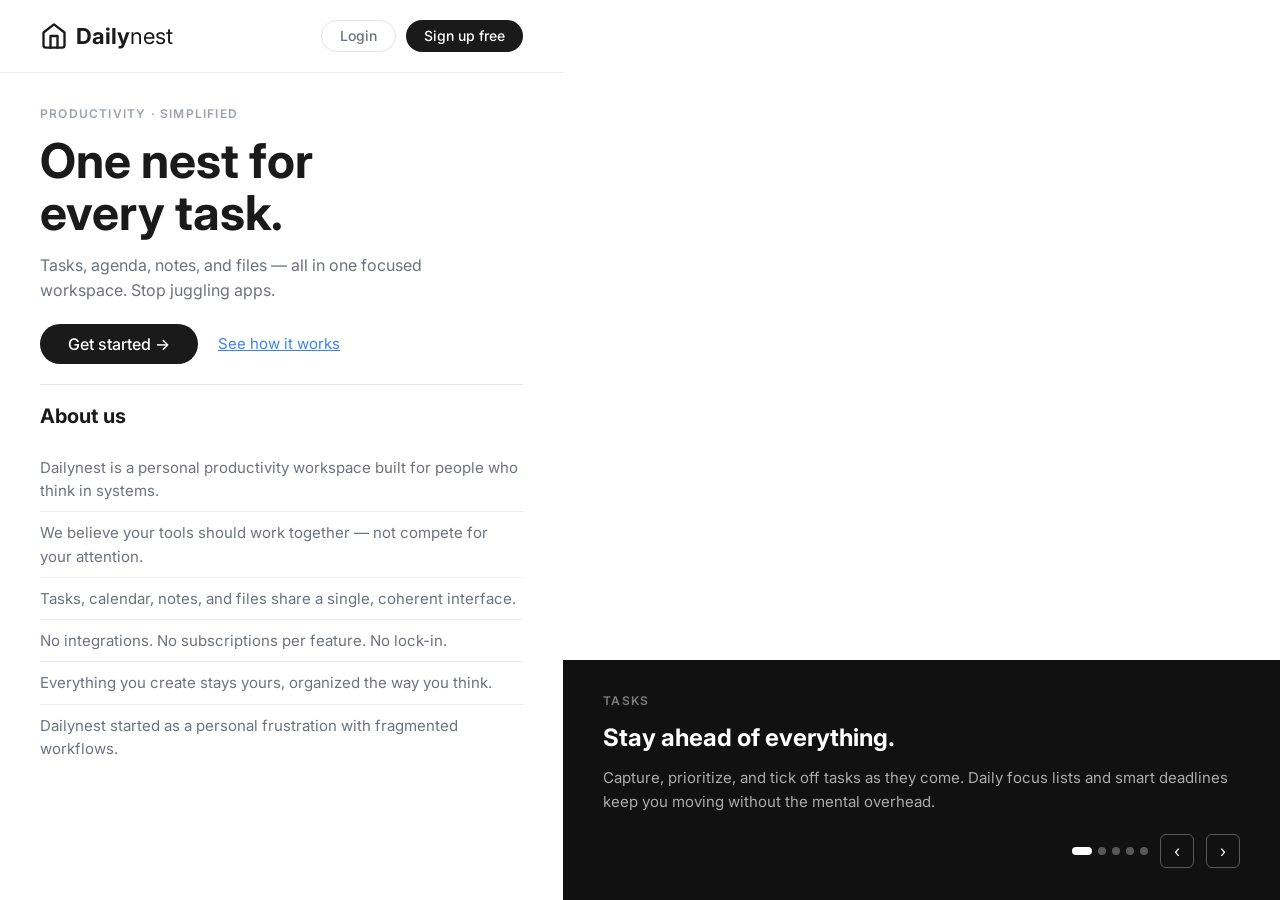
==== frontend/index.html @ bb24852f "refactor(frontend): split monolithic style.css + app.js into modular css/ and js/ structure" ====
<!DOCTYPE html>
<html lang="en">
<head>
  <meta charset="UTF-8" />
  <meta name="viewport" content="width=device-width, initial-scale=1.0" />
  <title>DailyNest — One nest for every task</title>
  <link rel="stylesheet" href="css/variables.css" />
  <link rel="stylesheet" href="css/reset.css" />
  <link rel="stylesheet" href="css/layout.css" />
  <link rel="stylesheet" href="css/components.css" />
</head>
<body>

<div class="landing-page">

  <!-- ========== LEFT PANEL ========== -->
  <div class="landing-left">

    <!-- Topbar -->
    <header class="landing-topbar">
      <div class="logo-wrap">
        <svg viewBox="0 0 24 24" fill="none" stroke="currentColor" stroke-width="2" stroke-linecap="round" stroke-linejoin="round">
          <path d="M3 9l9-7 9 7v11a2 2 0 0 1-2 2H5a2 2 0 0 1-2-2z"/>
          <polyline points="9 22 9 12 15 12 15 22"/>
        </svg>
        <span class="logo-text"><span class="bold">Daily</span><span class="light">nest</span></span>
      </div>
      <div class="landing-topbar-actions">
        <a href="login.html" class="btn btn-ghost" style="border-radius:9999px; padding:7px 18px; font-size:0.875rem;">Login</a>
        <a href="register.html" class="btn btn-primary btn-pill" style="font-size:0.875rem;">Sign up free</a>
      </div>
    </header>

    <!-- Hero content -->
    <div class="landing-content">

      <p class="landing-eyebrow">Productivity &middot; Simplified</p>

      <h1 class="landing-h1">One nest for<br/>every task.</h1>

      <p class="landing-desc">
        Tasks, agenda, notes, and files — all in one focused workspace.
        Stop juggling apps.
      </p>

      <div class="landing-actions">
        <a href="register.html" class="btn btn-primary btn-pill" style="font-size:1rem; padding:12px 28px;">
          Get started &rarr;
        </a>
        <a href="#about" class="landing-link">See how it works</a>
      </div>

      <hr class="landing-divider" />

      <!-- About section -->
      <section id="about" class="about-section">
        <h2>About us</h2>
        <p>Dailynest is a personal productivity workspace built for people who think in systems.</p>
        <p>We believe your tools should work together — not compete for your attention.</p>
        <p>Tasks, calendar, notes, and files share a single, coherent interface.</p>
        <p>No integrations. No subscriptions per feature. No lock-in.</p>
        <p>Everything you create stays yours, organized the way you think.</p>
        <p>Dailynest started as a personal frustration with fragmented workflows.</p>
      </section>

    </div>
    <!-- /landing-content -->

  </div>
  <!-- /LEFT PANEL -->

  <!-- ========== RIGHT PANEL ========== -->
  <div class="landing-right">

    <!-- Photo area with stats card -->  
    <div class="landing-photo">
      <div class="stats-card">
        <div class="stats-item">
          <div class="stats-number">12k+</div>
          <div class="stats-label">Active users</div>
        </div>
        <div class="stats-sep"></div>
        <div class="stats-item">
          <div class="stats-number">98%</div>
          <div class="stats-label">Uptime</div>
        </div>
        <div class="stats-sep"></div>
        <div class="stats-item">
          <div class="stats-number">4.9&#9733;</div>
          <div class="stats-label">Avg. rating</div>
        </div>
      </div>
    </div>

    <!-- Dark bottom panel -->
    <div class="landing-panel">
      <div class="landing-panel-label">Tasks</div>
      <h3>Stay ahead of everything.</h3>
      <p>
        Capture, prioritize, and tick off tasks as they come. Daily focus
        lists and smart deadlines keep you moving without the mental overhead.
      </p>
      <div class="slider-controls">
        <div class="slider-dots">
          <div class="slider-dot active"></div>
          <div class="slider-dot"></div>
          <div class="slider-dot"></div>
          <div class="slider-dot"></div>
          <div class="slider-dot"></div>
        </div>
        <button class="slider-btn" aria-label="Previous slide">&#8249;</button>
        <button class="slider-btn" aria-label="Next slide">&#8250;</button>
      </div>
    </div>

  </div>
  <!-- /RIGHT PANEL -->

</div>

</body>
</html>
---- frontend/css/variables.css ----
/* ============================================================
   DailyNest — Design System
   style.css
   ============================================================ */

@import url('https://fonts.googleapis.com/css2?family=Inter:wght@300;400;500;600;700&display=swap');

/* ============================================================
   CSS Variables
   ============================================================ */
:root {
  /* Brand */
  --color-brand:        #1a1a1a;
  --color-brand-text:   #ffffff;

  /* Backgrounds */
  --color-bg:           #f5f5f5;
  --color-surface:      #ffffff;
  --color-surface-alt:  #f8f8f8;

  /* Borders */
  --color-border:       #e5e5e5;
  --color-border-light: #eeeeee;

  /* Text */
  --color-text:           #1a1a1a;
  --color-text-secondary: #6b7280;
  --color-text-muted:     #9ca3af;

  /* Nav / Sidebar */
  --color-nav-active-bg:   #1a1a1a;
  --color-nav-active-text: #ffffff;
  --color-nav-idle-text:   #374151;

  /* Accent — topbar login/register */
  --color-topbar-accent: #3b82f6;

  /* Status colors */
  --status-not-started-bg:   #f3f4f6;
  --status-not-started-text: #6b7280;
  --status-not-started-dot:  #9ca3af;

  --status-in-progress-bg:   #fff7ed;
  --status-in-progress-text: #ea580c;
  --status-in-progress-dot:  #f97316;

  --status-completed-bg:   #f0fdf4;
  --status-completed-text: #16a34a;
  --status-completed-dot:  #22c55e;

  /* Stat card icon colours */
  --icon-all-tasks:   #3b82f6;
  --icon-not-started: #6b7280;
  --icon-in-progress: #f97316;
  --icon-completed:   #22c55e;

  /* Agenda event colours */
  --event-blue:   #dbeafe;
  --event-yellow: #fef9c3;
  --event-green:  #dcfce7;
  --event-purple: #ede9fe;

  /* Layout */
  --sidebar-width:  284px;
  --topbar-height:  72px;

  /* Typography */
  --font-sans: 'Inter', -apple-system, BlinkMacSystemFont, sans-serif;

  /* Border radius */
  --radius-sm:   6px;
  --radius:      10px;
  --radius-md:   12px;
  --radius-lg:   16px;
  --radius-full: 9999px;

  /* Shadows */
  --shadow-card:  0 1px 3px rgba(0,0,0,0.08), 0 1px 2px rgba(0,0,0,0.04);
  --shadow-modal: 0 20px 60px rgba(0,0,0,0.15);
}
---- frontend/css/layout.css ----
/* ============================================================
   App Layout
   ============================================================ */
.app-layout {
  display: flex;
  min-height: 100vh;
  background: var(--color-bg);
}

/* ============================================================
   Sidebar
   ============================================================ */
.sidebar {
  width: var(--sidebar-width);
  min-height: 100vh;
  background: var(--color-surface);
  border-right: 1px solid var(--color-border);
  display: flex;
  flex-direction: column;
  position: fixed;
  left: 0;
  top: 0;
  bottom: 0;
  z-index: 100;
  overflow-y: auto;
}

.sidebar-logo {
  padding: 24px 20px 20px;
  display: flex;
  align-items: center;
  gap: 10px;
  border-bottom: 1px solid var(--color-border-light);
  margin-bottom: 4px;
  flex-shrink: 0;
}

.sidebar-logo .logo-icon {
  width: 30px;
  height: 30px;
  color: var(--color-brand);
  flex-shrink: 0;
}

.logo-text { font-size: 1.375rem; line-height: 1; }
.logo-text .bold  { font-weight: 700; color: var(--color-text); }
.logo-text .light { font-weight: 400; color: var(--color-text); }

.sidebar-section { padding: 14px 16px 6px; }

.sidebar-label {
  font-size: 0.75rem;
  font-weight: 600;
  letter-spacing: 0.06em;
  color: var(--color-text-muted);
  text-transform: uppercase;
  padding: 0 4px;
  margin-bottom: 8px;
}

/* Workspace toggle */
.workspace-toggle { display: flex; gap: 6px; margin-bottom: 4px; }

.workspace-toggle .pill {
  padding: 6px 14px;
  border-radius: var(--radius-full);
  font-size: 0.875rem;
  font-weight: 500;
  background: var(--color-surface-alt);
  color: var(--color-text-secondary);
  border: 1px solid var(--color-border);
  transition: background 0.15s, color 0.15s, border-color 0.15s;
  cursor: pointer;
}

.workspace-toggle .pill.active {
  background: var(--color-brand);
  color: var(--color-brand-text);
  border-color: var(--color-brand);
}

/* Nav links */
.sidebar-nav {
  display: flex;
  flex-direction: column;
  gap: 2px;
}

.nav-link {
  display: flex;
  align-items: center;
  gap: 10px;
  padding: 9px 12px;
  border-radius: var(--radius);
  font-size: 0.9375rem;
  font-weight: 500;
  color: var(--color-nav-idle-text);
  text-decoration: none;
  transition: background 0.15s, color 0.15s;
}

.nav-link svg { width: 18px; height: 18px; flex-shrink: 0; }

.nav-link:hover { background: var(--color-surface-alt); color: var(--color-text); }

.nav-link.active {
  background: var(--color-nav-active-bg);
  color: var(--color-nav-active-text);
}

/* Sidebar footer */
.sidebar-footer {
  margin-top: auto;
  padding: 16px;
  border-top: 1px solid var(--color-border-light);
  display: flex;
  align-items: center;
  gap: 12px;
  flex-shrink: 0;
}

.avatar-circle {
  width: 38px;
  height: 38px;
  border-radius: var(--radius-full);
  background: var(--color-brand);
  color: var(--color-brand-text);
  font-size: 0.8125rem;
  font-weight: 700;
  display: flex;
  align-items: center;
  justify-content: center;
  flex-shrink: 0;
  letter-spacing: 0.05em;
}

.sidebar-user-name  { font-size: 0.875rem; font-weight: 600; color: var(--color-text); line-height: 1.25; }
.sidebar-user-email { font-size: 0.75rem; color: var(--color-text-muted); line-height: 1.25; }

/* ============================================================
   Main Content
   ============================================================ */
.main-content {
  margin-left: var(--sidebar-width);
  flex: 1;
  padding: 32px 36px;
  min-height: 100vh;
}

/* ============================================================
   Page Header
   ============================================================ */
.page-header {
  display: flex;
  align-items: flex-start;
  justify-content: space-between;
  margin-bottom: 28px;
}

.page-header h1 {
  font-size: 2rem;
  font-weight: 700;
  color: var(--color-text);
  line-height: 1.1;
}

.page-header .subtitle {
  font-size: 0.875rem;
  color: var(--color-text-secondary);
  margin-top: 4px;
}


/* ============================================================
   Landing Page
   ============================================================ */
.landing-page {
  display: flex;
  height: 100vh;
  max-height: 100vh;
  overflow: hidden;
  background: var(--color-surface);
}

.landing-left {
  width: 44%;
  display: flex;
  flex-direction: column;
  height: 100vh;
  overflow: hidden;
}

.landing-topbar {
  padding: 20px 40px;
  display: flex;
  align-items: center;
  justify-content: space-between;
  border-bottom: 1px solid var(--color-border-light);
  flex-shrink: 0;
}

.landing-topbar .logo-wrap {
  display: flex;
  align-items: center;
  gap: 8px;
  color: var(--color-brand);
}
.landing-topbar .logo-wrap svg { width: 28px; height: 28px; }

.landing-topbar-actions { display: flex; gap: 10px; }

.landing-content {
  padding: 32px 40px 24px;
  flex: 1;
  overflow-y: auto;
  min-height: 0;
  scrollbar-width: none;
}
.landing-content::-webkit-scrollbar { display: none; }

.landing-eyebrow {
  font-size: 0.75rem;
  font-weight: 600;
  letter-spacing: 0.1em;
  color: var(--color-text-muted);
  text-transform: uppercase;
  margin-bottom: 12px;
}

.landing-h1 {
  font-size: 3rem;
  font-weight: 700;
  color: var(--color-text);
  line-height: 1.08;
  margin-bottom: 14px;
}

.landing-desc {
  font-size: 1rem;
  color: var(--color-text-secondary);
  line-height: 1.6;
  max-width: 400px;
  margin-bottom: 20px;
}

.landing-actions {
  display: flex;
  align-items: center;
  gap: 20px;
  margin-bottom: 20px;
  flex-wrap: wrap;
}

.landing-link {
  font-size: 0.9375rem;
  color: var(--color-topbar-accent);
  text-decoration: underline;
  cursor: pointer;
}

.landing-divider {
  border: none;
  border-top: 1px solid var(--color-border);
  margin: 4px 0 16px;
}

.about-section h2 { font-size: 1.25rem; font-weight: 700; margin-bottom: 16px; }

.about-section p {
  font-size: 0.9375rem;
  color: var(--color-text-secondary);
  line-height: 1.55;
  padding: 9px 0;
  border-bottom: 1px solid var(--color-border-light);
}
.about-section p:last-child { border-bottom: none; }

.landing-right {
  width: 56%;
  display: flex;
  flex-direction: column;
  height: 100vh;
}

.landing-photo {
  flex: 1;
  background-image: url('https://images.unsplash.com/photo-1484788984921-03950022c9ef?w=1400&auto=format&fit=crop&q=80');
  background-size: cover;
  background-position: center;
  display: flex;
  align-items: flex-end;
  justify-content: center;
  padding: 0 40px 36px;
}

/* Stats card */
.stats-card {
  background: rgba(255,255,255,0.18);
  backdrop-filter: blur(14px);
  -webkit-backdrop-filter: blur(14px);
  border: 1px solid rgba(255,255,255,0.3);
  border-radius: var(--radius-md);
  padding: 16px 32px;
  display: flex;
  align-items: center;
  gap: 0;
}

.stats-item { text-align: center; padding: 0 24px; }
.stats-item:first-child { padding-left: 0; }
.stats-item:last-child  { padding-right: 0; }

.stats-number {
  font-size: 1.25rem;
  font-weight: 700;
  color: #fff;
  line-height: 1;
}

.stats-label {
  font-size: 0.6875rem;
  color: rgba(255,255,255,0.7);
  margin-top: 5px;
}

.stats-sep {
  width: 1px;
  height: 34px;
  background: rgba(255,255,255,0.25);
  flex-shrink: 0;
}

.landing-panel {
  background: #111111;
  padding: 32px 40px;
  color: #fff;
  flex-shrink: 0;
}

.landing-panel-label {
  font-size: 0.75rem;
  font-weight: 600;
  letter-spacing: 0.1em;
  color: rgba(255,255,255,0.45);
  text-transform: uppercase;
  margin-bottom: 10px;
}

.landing-panel h3 { font-size: 1.5rem; font-weight: 700; margin-bottom: 10px; }

.landing-panel p {
  font-size: 0.9375rem;
  color: rgba(255,255,255,0.65);
  line-height: 1.6;
  margin-bottom: 20px;
}

.slider-controls {
  display: flex;
  align-items: center;
  justify-content: flex-end;
  gap: 12px;
}

.slider-dots { display: flex; gap: 6px; }

.slider-dot {
  height: 8px;
  border-radius: 4px;
  background: rgba(255,255,255,0.3);
  width: 8px;
  transition: width 0.2s;
}
.slider-dot.active { background: #fff; width: 20px; }

.slider-btn {
  width: 34px;
  height: 34px;
  border: 1px solid rgba(255,255,255,0.3);
  border-radius: var(--radius-sm);
  display: flex;
  align-items: center;
  justify-content: center;
  color: #fff;
  cursor: pointer;
  background: transparent;
  font-size: 1rem;
  transition: background 0.15s;
}
.slider-btn:hover { background: rgba(255,255,255,0.1); }


/* ============================================================
   Mobile sidebar toggle
   ============================================================ */
.sidebar-toggle {
  display: none;
  position: fixed;
  top: 16px;
  left: 16px;
  z-index: 200;
  width: 40px;
  height: 40px;
  background: var(--color-surface);
  border: 1px solid var(--color-border);
  border-radius: var(--radius);
  align-items: center;
  justify-content: center;
  cursor: pointer;
  box-shadow: var(--shadow-card);
}

/* ============================================================
   Responsive
   ============================================================ */
@media (max-width: 1024px) {
  .stat-cards { grid-template-columns: repeat(2, 1fr); }
  .agenda-layout { grid-template-columns: 1fr; }
}

@media (max-width: 768px) {
  .sidebar {
    transform: translateX(-100%);
    transition: transform 0.25s ease;
    z-index: 300;
  }
  .sidebar.open { transform: translateX(0); }
  .sidebar-toggle { display: flex; }

  .main-content {
    margin-left: 0;
    padding: 20px 16px;
    padding-top: 68px;
  }

  .landing-page { flex-direction: column; height: auto; max-height: none; overflow: visible; }
  .landing-left { width: 100%; height: auto; overflow: visible; }
  .landing-content { overflow-y: visible; padding: 28px 24px 24px; }
  .landing-right { width: 100%; height: auto; min-height: 480px; }
  .landing-photo { min-height: 260px; padding: 0 20px 24px; }
  .landing-panel { padding: 24px 20px; }
  .landing-topbar { padding: 16px 24px; }
  .landing-h1 { font-size: 2.25rem; }

  .form-row { grid-template-columns: 1fr; }
  .task-toolbar { flex-wrap: wrap; }
  .search-input-wrap { max-width: 100%; }

  .page-header { flex-direction: column; gap: 12px; align-items: flex-start; }
  .agenda-toolbar { flex-direction: column; align-items: flex-start; }
}

@media (max-width: 480px) {
  .stat-cards { grid-template-columns: 1fr; }
  .auth-card { padding: 28px 20px; }
  .landing-h1 { font-size: 2rem; }
}
---- frontend/css/components.css ----
/* ============================================================
   Buttons
   ============================================================ */
.btn {
  display: inline-flex;
  align-items: center;
  gap: 6px;
  padding: 9px 18px;
  border-radius: var(--radius);
  font-size: 0.9375rem;
  font-weight: 500;
  line-height: 1;
  cursor: pointer;
  border: none;
  transition: opacity 0.15s, background 0.15s;
}

.btn-primary { background: var(--color-brand); color: var(--color-brand-text); }
.btn-primary:hover { opacity: 0.88; }

.btn-ghost {
  background: transparent;
  color: var(--color-text-secondary);
  border: 1px solid var(--color-border);
}
.btn-ghost:hover { background: var(--color-surface-alt); }

.btn-pill { border-radius: var(--radius-full); }

/* ============================================================
   Stat Cards
   ============================================================ */
.stat-cards {
  display: grid;
  grid-template-columns: repeat(4, 1fr);
  gap: 16px;
  margin-bottom: 28px;
}

.stat-card {
  background: var(--color-surface);
  border: 1px solid var(--color-border);
  border-radius: var(--radius-md);
  padding: 20px;
  box-shadow: var(--shadow-card);
  display: flex;
  align-items: center;
  gap: 16px;
}

.stat-icon {
  width: 44px;
  height: 44px;
  border-radius: var(--radius-md);
  display: flex;
  align-items: center;
  justify-content: center;
  flex-shrink: 0;
}
.stat-icon svg { width: 22px; height: 22px; }

.stat-icon.blue   { background: #eff6ff; color: var(--icon-all-tasks); }
.stat-icon.gray   { background: #f3f4f6; color: var(--icon-not-started); }
.stat-icon.orange { background: #fff7ed; color: var(--icon-in-progress); }
.stat-icon.green  { background: #f0fdf4; color: var(--icon-completed); }

.stat-number { font-size: 1.75rem; font-weight: 700; color: var(--color-text); line-height: 1; }
.stat-label  { font-size: 0.8125rem; color: var(--color-text-secondary); margin-top: 2px; }


/* ============================================================
   Modal
   ============================================================ */
.modal-overlay {
  position: fixed;
  inset: 0;
  background: rgba(0,0,0,0.4);
  z-index: 1000;
  display: none;
  align-items: center;
  justify-content: center;
  padding: 24px;
}
.modal-overlay.open { display: flex; }

.modal {
  background: var(--color-surface);
  border-radius: var(--radius-lg);
  box-shadow: var(--shadow-modal);
  width: 100%;
  max-width: 500px;
  padding: 28px;
}

.modal-header {
  display: flex;
  align-items: center;
  justify-content: space-between;
  margin-bottom: 24px;
}
.modal-title { font-size: 1.25rem; font-weight: 700; color: var(--color-text); }

.modal-close {
  width: 32px;
  height: 32px;
  display: flex;
  align-items: center;
  justify-content: center;
  border-radius: var(--radius-sm);
  color: var(--color-text-muted);
  cursor: pointer;
  border: none;
  background: transparent;
  transition: background 0.15s, color 0.15s;
}
.modal-close:hover { background: var(--color-surface-alt); color: var(--color-text); }

.form-group { margin-bottom: 16px; }

.form-label {
  display: block;
  font-size: 0.75rem;
  font-weight: 600;
  letter-spacing: 0.06em;
  color: var(--color-text-muted);
  text-transform: uppercase;
  margin-bottom: 6px;
}

.form-input,
.form-select,
.form-textarea {
  width: 100%;
  padding: 10px 12px;
  border: 1px solid var(--color-border);
  border-radius: var(--radius);
  font-size: 0.9375rem;
  color: var(--color-text);
  background: var(--color-surface);
  transition: border-color 0.15s;
}
.form-input:focus,
.form-select:focus,
.form-textarea:focus { border-color: #6b7280; }
.form-input::placeholder,
.form-textarea::placeholder { color: var(--color-text-muted); }
.form-textarea { resize: vertical; min-height: 88px; }

.form-row { display: grid; grid-template-columns: 1fr 1fr; gap: 12px; }

.modal-actions {
  display: flex;
  justify-content: flex-end;
  gap: 10px;
  margin-top: 24px;
}

/* ============================================================
   Auth Pages (Login / Register)
   ============================================================ */
.auth-page {
  min-height: 100vh;
  background: var(--color-surface);
  display: flex;
  flex-direction: column;
}

.auth-topbar {
  border-top: 3px solid var(--color-topbar-accent);
  border-bottom: 1px solid var(--color-border);
  padding: 0 32px;
  height: 64px;
  display: flex;
  align-items: center;
}

.auth-topbar .logo-wrap {
  display: flex;
  align-items: center;
  gap: 8px;
  color: var(--color-brand);
}
.auth-topbar .logo-wrap svg { width: 28px; height: 28px; }

.auth-body {
  flex: 1;
  display: flex;
  align-items: center;
  justify-content: center;
  padding: 48px 24px;
}

.auth-card {
  background: var(--color-surface);
  border: 1px solid var(--color-border);
  border-radius: var(--radius-lg);
  box-shadow: var(--shadow-modal);
  padding: 40px;
  width: 100%;
  max-width: 420px;
}

.auth-title { font-size: 2rem; font-weight: 700; color: var(--color-text); margin-bottom: 6px; }
.auth-subtitle { font-size: 0.875rem; color: var(--color-text-secondary); margin-bottom: 28px; }

.auth-form .form-group { margin-bottom: 16px; }
.auth-form .form-label {
  display: block;
  font-size: 0.75rem;
  font-weight: 600;
  letter-spacing: 0.06em;
  text-transform: uppercase;
  color: var(--color-text-muted);
  margin-bottom: 6px;
}

.input-wrap { position: relative; }

.input-wrap .input-icon {
  position: absolute;
  left: 12px;
  top: 50%;
  transform: translateY(-50%);
  width: 16px;
  height: 16px;
  color: var(--color-text-muted);
  pointer-events: none;
}

.input-wrap input {
  width: 100%;
  padding: 10px 12px 10px 38px;
  border: 1px solid var(--color-border);
  border-radius: var(--radius);
  font-size: 0.9375rem;
  color: var(--color-text);
  background: var(--color-surface);
  transition: border-color 0.15s;
}
.input-wrap input:focus { border-color: #6b7280; }
.input-wrap input::placeholder { color: var(--color-text-muted); }

.input-wrap .eye-btn {
  position: absolute;
  right: 10px;
  top: 50%;
  transform: translateY(-50%);
  width: 28px;
  height: 28px;
  display: flex;
  align-items: center;
  justify-content: center;
  color: var(--color-text-muted);
  cursor: pointer;
  background: none;
  border: none;
}
.input-wrap .eye-btn:hover { color: var(--color-text-secondary); }

.form-options {
  display: flex;
  align-items: center;
  justify-content: space-between;
  margin-top: 4px;
}

.checkbox-label {
  display: flex;
  align-items: center;
  gap: 8px;
  font-size: 0.875rem;
  color: var(--color-text-secondary);
  cursor: pointer;
}
.checkbox-label input[type="checkbox"] { accent-color: var(--color-brand); width: 15px; height: 15px; }

.auth-link {
  font-size: 0.875rem;
  color: var(--color-topbar-accent);
  text-decoration: underline;
  cursor: pointer;
  background: none;
  border: none;
}

.privacy-link { color: var(--color-topbar-accent); text-decoration: underline; }

.auth-footer-text {
  text-align: center;
  font-size: 0.875rem;
  color: var(--color-text-secondary);
  margin-top: 20px;
}
.auth-footer-text a { font-weight: 700; color: var(--color-text); }
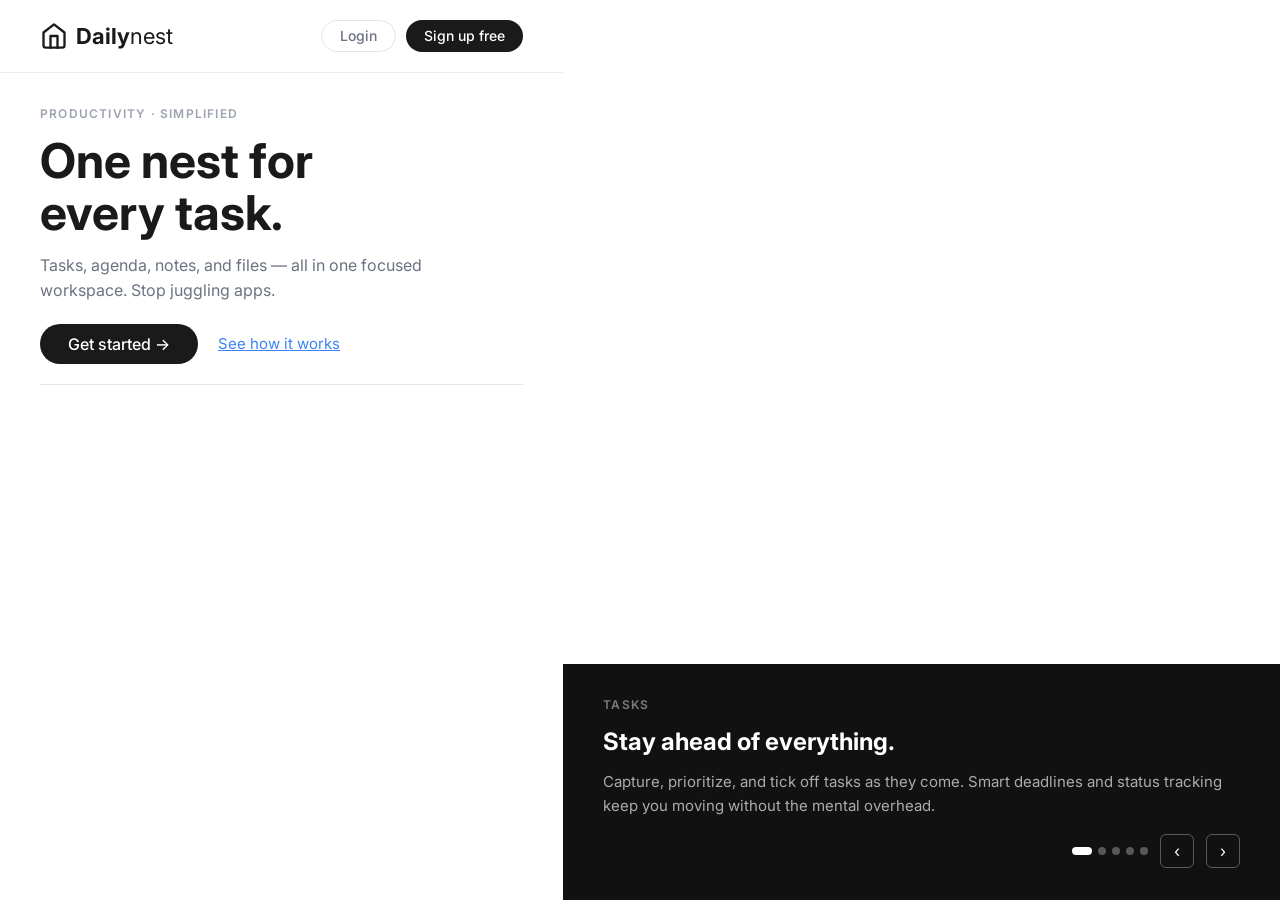
==== commit 0d5cb974: "feat(animations): add Framer Motion animation system across all pages - Create animations.css with k" ====
--- a/frontend/index.html
+++ b/frontend/index.html
@@ -8,6 +8,7 @@
   <link rel="stylesheet" href="css/reset.css" />
   <link rel="stylesheet" href="css/layout.css" />
   <link rel="stylesheet" href="css/components.css" />
+  <link rel="stylesheet" href="css/animations.css" />
 </head>
 <body>
 
@@ -47,7 +48,7 @@
         <a href="register.html" class="btn btn-primary btn-pill" style="font-size:1rem; padding:12px 28px;">
           Get started &rarr;
         </a>
-        <a href="#about" class="landing-link">See how it works</a>
+        <a href="how-it-works.html" class="landing-link">See how it works</a>
       </div>
 
       <hr class="landing-divider" />
@@ -92,25 +93,55 @@
       </div>
     </div>
 
-    <!-- Dark bottom panel -->
+    <!-- Dark bottom panel — rotating carousel -->
     <div class="landing-panel">
-      <div class="landing-panel-label">Tasks</div>
-      <h3>Stay ahead of everything.</h3>
-      <p>
-        Capture, prioritize, and tick off tasks as they come. Daily focus
-        lists and smart deadlines keep you moving without the mental overhead.
-      </p>
+
+      <div class="slider-track" id="sliderTrack">
+
+        <div class="slide active">
+          <div class="landing-panel-label">Tasks</div>
+          <h3>Stay ahead of everything.</h3>
+          <p>Capture, prioritize, and tick off tasks as they come. Smart deadlines and status tracking keep you moving without the mental overhead.</p>
+        </div>
+
+        <div class="slide">
+          <div class="landing-panel-label">Agenda</div>
+          <h3>Never miss what matters.</h3>
+          <p>Visualize your week at a glance. Schedule events, switch between day, week, and month views, and always know what's coming next.</p>
+        </div>
+
+        <div class="slide">
+          <div class="landing-panel-label">Notepad</div>
+          <h3>Every idea, instantly saved.</h3>
+          <p>A distraction-free writing space that auto-saves as you type. No folders, no friction — just your thoughts, always within reach.</p>
+        </div>
+
+        <div class="slide">
+          <div class="landing-panel-label">Files</div>
+          <h3>Your cloud, always with you.</h3>
+          <p>Upload, rename, and download files from anywhere. Up to 10 GB of storage, living right alongside your tasks, events, and notes.</p>
+        </div>
+
+        <div class="slide">
+          <div class="landing-panel-label">Workspaces</div>
+          <h3>Work and life, in balance.</h3>
+          <p>One toggle separates your professional and personal world. Tasks, notes, and files stay neatly in their lane — automatically.</p>
+        </div>
+
+      </div><!-- /slider-track -->
+
       <div class="slider-controls">
-        <div class="slider-dots">
-          <div class="slider-dot active"></div>
-          <div class="slider-dot"></div>
-          <div class="slider-dot"></div>
-          <div class="slider-dot"></div>
-          <div class="slider-dot"></div>
-        </div>
-        <button class="slider-btn" aria-label="Previous slide">&#8249;</button>
-        <button class="slider-btn" aria-label="Next slide">&#8250;</button>
-      </div>
+        <div class="slider-dots" id="sliderDots">
+          <div class="slider-dot active" data-index="0"></div>
+          <div class="slider-dot" data-index="1"></div>
+          <div class="slider-dot" data-index="2"></div>
+          <div class="slider-dot" data-index="3"></div>
+          <div class="slider-dot" data-index="4"></div>
+        </div>
+        <button class="slider-btn" id="sliderPrev" aria-label="Previous slide">&#8249;</button>
+        <button class="slider-btn" id="sliderNext" aria-label="Next slide">&#8250;</button>
+      </div>
+
     </div>
 
   </div>
@@ -118,5 +149,66 @@
 
 </div>
 
+<script>
+(function () {
+  var INTERVAL = 5000;
+  var slides   = document.querySelectorAll('.slide');
+  var dots     = document.querySelectorAll('.slider-dot');
+  var current  = 0;
+  var timer    = null;
+
+  function goTo(index) {
+    var prev = current;
+    current = (index + slides.length) % slides.length;
+    if (prev === current) return;
+
+    // Exit the old slide
+    slides[prev].classList.add('leaving');
+    slides[prev].classList.remove('active');
+    setTimeout(function () {
+      slides[prev].classList.remove('leaving');
+    }, 300);
+
+    // Enter the new slide
+    slides[current].classList.add('active');
+
+    // Update dots
+    dots[prev].classList.remove('active');
+    dots[current].classList.add('active');
+  }
+
+  function next() { goTo(current + 1); }
+  function prev() { goTo(current - 1); }
+
+  function startTimer() {
+    timer = setInterval(next, INTERVAL);
+  }
+
+  function resetTimer() {
+    clearInterval(timer);
+    startTimer();
+  }
+
+  document.getElementById('sliderNext').addEventListener('click', function () { next(); resetTimer(); });
+  document.getElementById('sliderPrev').addEventListener('click', function () { prev(); resetTimer(); });
+
+  dots.forEach(function (dot) {
+    dot.addEventListener('click', function () {
+      goTo(parseInt(dot.getAttribute('data-index'), 10));
+      resetTimer();
+    });
+  });
+
+  // Pause on hover
+  var panel = document.querySelector('.landing-panel');
+  if (panel) {
+    panel.addEventListener('mouseenter', function () { clearInterval(timer); });
+    panel.addEventListener('mouseleave', startTimer);
+  }
+
+  startTimer();
+}());
+</script>
+<script type="module" src="js/animations.js"></script>
 </body>
 </html>
--- a/frontend/css/layout.css
+++ b/frontend/css/layout.css
@@ -5,6 +5,7 @@
   display: flex;
   min-height: 100vh;
   background: var(--color-bg);
+  overflow-x: hidden; /* sidebar slide-in must not create horizontal scroll */
 }
 
 /* ============================================================
@@ -111,13 +112,45 @@
 /* Sidebar footer */
 .sidebar-footer {
   margin-top: auto;
-  padding: 16px;
+  padding: 12px 16px;
   border-top: 1px solid var(--color-border-light);
   display: flex;
   align-items: center;
-  gap: 12px;
-  flex-shrink: 0;
-}
+  gap: 6px;
+  flex-shrink: 0;
+}
+
+.sidebar-user-link {
+  display: flex;
+  align-items: center;
+  gap: 10px;
+  flex: 1;
+  min-width: 0;
+  text-decoration: none;
+  border-radius: var(--radius);
+  padding: 5px 6px;
+  margin: -5px -6px;
+  transition: background 0.15s;
+}
+.sidebar-user-link:hover { background: var(--color-surface-alt); }
+
+.sidebar-user-meta { min-width: 0; }
+
+.sidebar-logout-btn {
+  width: 32px;
+  height: 32px;
+  display: flex;
+  align-items: center;
+  justify-content: center;
+  border-radius: var(--radius-sm);
+  color: var(--color-text-muted);
+  cursor: pointer;
+  border: none;
+  background: transparent;
+  flex-shrink: 0;
+  transition: background 0.15s, color 0.15s;
+}
+.sidebar-logout-btn:hover { background: #fef2f2; color: #dc2626; }
 
 .avatar-circle {
   width: 38px;
@@ -143,6 +176,7 @@
 .main-content {
   margin-left: var(--sidebar-width);
   flex: 1;
+  min-width: 0; /* prevent flex child from overflowing */
   padding: 32px 36px;
   min-height: 100vh;
 }
@@ -391,30 +425,62 @@
 
 
 /* ============================================================
-   Mobile sidebar toggle
-   ============================================================ */
-.sidebar-toggle {
+   Mobile top bar (hamburger + logo — hidden on desktop)
+   ============================================================ */
+.mobile-topbar {
   display: none;
   position: fixed;
-  top: 16px;
-  left: 16px;
+  top: 0;
+  left: 0;
+  right: 0;
+  height: 54px;
+  background: var(--color-surface);
+  border-bottom: 1px solid var(--color-border);
   z-index: 200;
-  width: 40px;
-  height: 40px;
-  background: var(--color-surface);
+  align-items: center;
+  padding: 0 16px;
+  gap: 14px;
+  box-shadow: 0 1px 6px rgba(0,0,0,0.06);
+}
+
+.mobile-topbar-logo {
+  display: flex;
+  align-items: center;
+  gap: 8px;
+  color: var(--color-brand);
+}
+.mobile-topbar-logo svg { width: 22px; height: 22px; }
+
+.sidebar-toggle {
+  display: flex;
+  align-items: center;
+  justify-content: center;
+  width: 36px;
+  height: 36px;
+  border-radius: var(--radius);
+  background: var(--color-bg);
   border: 1px solid var(--color-border);
-  border-radius: var(--radius);
-  align-items: center;
-  justify-content: center;
   cursor: pointer;
-  box-shadow: var(--shadow-card);
-}
+  color: var(--color-text);
+  flex-shrink: 0;
+  transition: background 0.15s, border-color 0.15s;
+}
+.sidebar-toggle:hover { background: var(--color-surface-alt); border-color: #d1d5db; }
+
+/* Backdrop that appears behind open sidebar on mobile */
+.sidebar-backdrop {
+  display: none;
+  position: fixed;
+  inset: 0;
+  background: rgba(0, 0, 0, 0.45);
+  z-index: 250;
+}
+.sidebar-backdrop.visible { display: block; }
 
 /* ============================================================
    Responsive
    ============================================================ */
 @media (max-width: 1024px) {
-  .stat-cards { grid-template-columns: repeat(2, 1fr); }
   .agenda-layout { grid-template-columns: 1fr; }
 }
 
@@ -425,12 +491,12 @@
     z-index: 300;
   }
   .sidebar.open { transform: translateX(0); }
-  .sidebar-toggle { display: flex; }
+  .mobile-topbar { display: flex; }
 
   .main-content {
     margin-left: 0;
     padding: 20px 16px;
-    padding-top: 68px;
+    padding-top: calc(54px + 20px);
   }
 
   .landing-page { flex-direction: column; height: auto; max-height: none; overflow: visible; }
@@ -439,7 +505,7 @@
   .landing-right { width: 100%; height: auto; min-height: 480px; }
   .landing-photo { min-height: 260px; padding: 0 20px 24px; }
   .landing-panel { padding: 24px 20px; }
-  .landing-topbar { padding: 16px 24px; }
+  .landing-topbar { padding: 16px 20px; }
   .landing-h1 { font-size: 2.25rem; }
 
   .form-row { grid-template-columns: 1fr; }
@@ -448,10 +514,28 @@
 
   .page-header { flex-direction: column; gap: 12px; align-items: flex-start; }
   .agenda-toolbar { flex-direction: column; align-items: flex-start; }
+
+  /* Auth */
+  .auth-topbar { padding: 0 20px; }
+
+  /* Modal sits at bottom of screen as a sheet */
+  .modal-overlay { padding: 0; align-items: flex-end; }
+  .modal {
+    border-radius: var(--radius-lg) var(--radius-lg) 0 0;
+    max-width: 100%;
+    max-height: 90vh;
+    overflow-y: auto;
+    padding: 24px 20px;
+  }
 }
 
 @media (max-width: 480px) {
-  .stat-cards { grid-template-columns: 1fr; }
   .auth-card { padding: 28px 20px; }
   .landing-h1 { font-size: 2rem; }
-}
+  .landing-right { min-height: 360px; }
+  .landing-photo { min-height: 200px; }
+  .stats-card { padding: 12px 16px; gap: 0; }
+  .stats-item { padding: 0 12px; }
+  .stats-number { font-size: 1.1rem; }
+  .landing-topbar-actions { gap: 6px; }
+}
--- a/frontend/css/components.css
+++ b/frontend/css/components.css
@@ -37,6 +37,14 @@
   margin-bottom: 28px;
 }
 
+/* Responsive overrides here (after base) so they win over layout.css rules */
+@media (max-width: 1024px) {
+  .stat-cards { grid-template-columns: repeat(2, 1fr); }
+}
+@media (max-width: 480px) {
+  .stat-cards { grid-template-columns: 1fr; gap: 10px; margin-bottom: 20px; }
+}
+
 .stat-card {
   background: var(--color-surface);
   border: 1px solid var(--color-border);
@@ -46,6 +54,12 @@
   display: flex;
   align-items: center;
   gap: 16px;
+}
+
+@media (max-width: 480px) {
+  .stat-card { padding: 14px 16px; gap: 12px; }
+  .stat-icon { width: 38px; height: 38px; }
+  .stat-number { font-size: 1.5rem; }
 }
 
 .stat-icon {
@@ -293,3 +307,231 @@
 }
 .auth-footer-text a { font-weight: 700; color: var(--color-text); }
 
+
+/* ============================================================
+   Profile / Settings Page
+   ============================================================ */
+.settings-content { max-width: 640px; }
+
+.settings-card {
+  background: var(--color-surface);
+  border: 1px solid var(--color-border);
+  border-radius: var(--radius-md);
+  padding: 28px;
+  box-shadow: var(--shadow-card);
+  margin-bottom: 20px;
+}
+
+.settings-card h2 {
+  font-size: 1rem;
+  font-weight: 700;
+  color: var(--color-text);
+  margin-bottom: 20px;
+  padding-bottom: 14px;
+  border-bottom: 1px solid var(--color-border-light);
+}
+
+.settings-danger { border-color: #fecaca; }
+.settings-danger h2 { color: #dc2626; border-bottom-color: #fecaca; }
+.settings-danger p {
+  font-size: 0.9375rem;
+  color: var(--color-text-secondary);
+  line-height: 1.6;
+  margin-bottom: 20px;
+}
+
+.profile-avatar-row {
+  display: flex;
+  align-items: center;
+  gap: 16px;
+  margin-bottom: 24px;
+}
+
+.avatar-lg { width: 56px; height: 56px; font-size: 1.125rem; }
+
+.profile-avatar-name  { font-size: 1rem; font-weight: 600; color: var(--color-text); line-height: 1.3; }
+.profile-avatar-email { font-size: 0.8125rem; color: var(--color-text-muted); margin-top: 2px; }
+
+.btn-danger { background: #dc2626; color: #fff; }
+.btn-danger:hover { opacity: 0.88; }
+
+.form-msg {
+  font-size: 0.875rem;
+  margin-top: 10px;
+  min-height: 1.25em;
+}
+.form-msg.success { color: #16a34a; }
+.form-msg.error   { color: #dc2626; }
+
+
+/* ============================================================
+   Toast Notifications
+   ============================================================ */
+#dn-toast-container {
+  position: fixed;
+  bottom: 24px;
+  right: 24px;
+  z-index: 9999;
+  display: flex;
+  flex-direction: column;
+  gap: 10px;
+  pointer-events: none;
+  max-width: 360px;
+  width: calc(100vw - 48px);
+}
+
+.dn-toast {
+  background: var(--color-surface);
+  border: 1px solid var(--color-border);
+  border-radius: var(--radius-md);
+  box-shadow: var(--shadow-modal);
+  padding: 14px 14px 14px 16px;
+  display: flex;
+  align-items: flex-start;
+  gap: 12px;
+  pointer-events: all;
+  overflow: hidden;
+  position: relative;
+  transform: translateX(calc(100% + 24px));
+  opacity: 0;
+  transition: transform 0.28s cubic-bezier(0.34, 1.2, 0.64, 1), opacity 0.28s ease;
+}
+
+.dn-toast.dn-toast-show {
+  transform: translateX(0);
+  opacity: 1;
+}
+
+.dn-toast.dn-toast-hide {
+  transform: translateX(calc(100% + 24px));
+  opacity: 0;
+  transition: transform 0.22s ease-in, opacity 0.22s ease-in;
+}
+
+.dn-toast-icon {
+  flex-shrink: 0;
+  display: flex;
+  align-items: center;
+  margin-top: 1px;
+}
+
+.dn-toast-msg {
+  flex: 1;
+  font-size: 0.875rem;
+  font-family: var(--font-sans);
+  font-weight: 500;
+  color: var(--color-text);
+  line-height: 1.5;
+}
+
+.dn-toast-close {
+  flex-shrink: 0;
+  background: none;
+  border: none;
+  cursor: pointer;
+  color: var(--color-text-muted);
+  display: flex;
+  align-items: center;
+  padding: 3px;
+  border-radius: var(--radius-sm);
+  margin-top: 1px;
+  transition: color 0.15s, background 0.15s;
+}
+.dn-toast-close:hover {
+  color: var(--color-text);
+  background: var(--color-surface-alt);
+}
+
+.dn-toast-progress {
+  position: absolute;
+  bottom: 0;
+  left: 0;
+  height: 3px;
+  width: 100%;
+  animation: dn-progress linear forwards;
+  animation-play-state: paused;
+}
+
+@keyframes dn-progress {
+  from { width: 100%; }
+  to   { width: 0; }
+}
+
+/* Type accent colours */
+.dn-toast-success { border-left: 3px solid #16a34a; }
+.dn-toast-success .dn-toast-icon     { color: #16a34a; }
+.dn-toast-success .dn-toast-progress { background: #16a34a; }
+
+.dn-toast-error { border-left: 3px solid #dc2626; }
+.dn-toast-error .dn-toast-icon     { color: #dc2626; }
+.dn-toast-error .dn-toast-progress { background: #dc2626; }
+
+.dn-toast-warning { border-left: 3px solid #ea580c; }
+.dn-toast-warning .dn-toast-icon     { color: #ea580c; }
+.dn-toast-warning .dn-toast-progress { background: #ea580c; }
+
+.dn-toast-info { border-left: 3px solid #3b82f6; }
+.dn-toast-info .dn-toast-icon     { color: #3b82f6; }
+.dn-toast-info .dn-toast-progress { background: #3b82f6; }
+
+@media (max-width: 480px) {
+  #dn-toast-container {
+    bottom: 16px;
+    right: 16px;
+    left: 16px;
+    max-width: none;
+    width: auto;
+  }
+}
+
+/* ============================================================
+   Confirm Dialog
+   ============================================================ */
+.dn-confirm-overlay {
+  position: fixed;
+  inset: 0;
+  background: rgba(0,0,0,0.4);
+  z-index: 10000;
+  display: flex;
+  align-items: center;
+  justify-content: center;
+  padding: 24px;
+  opacity: 0;
+  transition: opacity 0.2s ease;
+}
+.dn-confirm-overlay.dn-confirm-show { opacity: 1; }
+.dn-confirm-overlay.dn-confirm-hide { opacity: 0; pointer-events: none; }
+
+.dn-confirm-box {
+  background: var(--color-surface);
+  border-radius: var(--radius-lg);
+  box-shadow: var(--shadow-modal);
+  padding: 28px;
+  width: 100%;
+  max-width: 380px;
+  transform: scale(0.94);
+  transition: transform 0.22s cubic-bezier(0.34, 1.2, 0.64, 1);
+}
+.dn-confirm-overlay.dn-confirm-show .dn-confirm-box { transform: scale(1); }
+.dn-confirm-overlay.dn-confirm-hide .dn-confirm-box { transform: scale(0.94); }
+
+.dn-confirm-title {
+  font-size: 1rem;
+  font-weight: 700;
+  color: var(--color-text);
+  margin-bottom: 8px;
+}
+
+.dn-confirm-msg {
+  font-size: 0.875rem;
+  color: var(--color-text-secondary);
+  line-height: 1.6;
+  margin-bottom: 24px;
+}
+
+.dn-confirm-actions {
+  display: flex;
+  justify-content: flex-end;
+  gap: 10px;
+}
+
--- a/frontend/css/animations.css
+++ b/frontend/css/animations.css
@@ -0,0 +1,443 @@
+/* ============================================================
+   DailyNest — Animations & Transitions
+   ============================================================ */
+
+/* ─── Reduced motion support ─── */
+@media (prefers-reduced-motion: reduce) {
+  *,
+  *::before,
+  *::after {
+    animation-duration: 0.01ms !important;
+    animation-iteration-count: 1 !important;
+    transition-duration: 0.01ms !important;
+  }
+}
+
+/* ============================================================
+   Keyframes
+   ============================================================ */
+@keyframes dn-fade-up {
+  from { opacity: 0; transform: translateY(14px); }
+  to   { opacity: 1; transform: translateY(0); }
+}
+
+@keyframes dn-fade-down {
+  from { opacity: 0; transform: translateY(-12px); }
+  to   { opacity: 1; transform: translateY(0); }
+}
+
+@keyframes dn-fade-left {
+  from { opacity: 0; transform: translateX(22px); }
+  to   { opacity: 1; transform: translateX(0); }
+}
+
+@keyframes dn-pop-in {
+  from { opacity: 0; transform: scale(0.86); }
+  65%  { transform: scale(1.05); }
+  to   { opacity: 1; transform: scale(1); }
+}
+
+@keyframes dn-dot-pulse {
+  0%, 100% { transform: scale(1);    opacity: 1; }
+  50%       { transform: scale(0.65); opacity: 0.45; }
+}
+
+@keyframes dn-shimmer {
+  from { background-position: -200% 0; }
+  to   { background-position:  200% 0; }
+}
+
+/* ============================================================
+   LANDING PAGE — entrance animations
+   ============================================================ */
+.landing-topbar {
+  animation: dn-fade-down 0.45s cubic-bezier(0.22, 1, 0.36, 1) both;
+}
+
+.landing-eyebrow {
+  animation: dn-fade-up 0.5s cubic-bezier(0.22, 1, 0.36, 1) 0.08s both;
+}
+
+.landing-h1 {
+  animation: dn-fade-up 0.55s cubic-bezier(0.22, 1, 0.36, 1) 0.14s both;
+}
+
+.landing-desc {
+  animation: dn-fade-up 0.5s cubic-bezier(0.22, 1, 0.36, 1) 0.2s both;
+}
+
+.landing-actions {
+  animation: dn-fade-up 0.5s cubic-bezier(0.22, 1, 0.36, 1) 0.26s both;
+}
+
+.landing-divider {
+  animation: dn-fade-up 0.4s ease 0.32s both;
+}
+
+.landing-right {
+  animation: dn-fade-left 0.6s cubic-bezier(0.22, 1, 0.36, 1) 0.12s both;
+}
+
+.stats-card {
+  animation: dn-pop-in 0.6s cubic-bezier(0.34, 1.3, 0.64, 1) 0.3s both;
+}
+
+.landing-panel {
+  animation: dn-fade-up 0.5s cubic-bezier(0.22, 1, 0.36, 1) 0.4s both;
+}
+
+.slider-dot.active {
+  animation: dn-dot-pulse 2.5s ease-in-out infinite;
+}
+
+/* ============================================================
+   AUTH PAGES — entrance animations
+   ============================================================ */
+.auth-topbar {
+  animation: dn-fade-down 0.4s cubic-bezier(0.22, 1, 0.36, 1) both;
+}
+
+.auth-card {
+  animation: dn-fade-up 0.55s cubic-bezier(0.34, 1.15, 0.64, 1) 0.08s both;
+}
+
+/* ============================================================
+   MODALS — CSS-driven open / close transitions
+   Override display:none with visibility to allow CSS transitions
+   ============================================================ */
+.modal-overlay {
+  display: flex !important;
+  visibility: hidden;
+  opacity: 0;
+  pointer-events: none;
+  transition: opacity 0.22s ease, visibility 0.22s;
+}
+
+.modal-overlay.open {
+  visibility: visible;
+  opacity: 1;
+  pointer-events: auto;
+}
+
+.modal-overlay .modal {
+  opacity: 0;
+  transform: scale(0.93) translateY(10px);
+  transition: opacity 0.28s cubic-bezier(0.22, 1, 0.36, 1),
+              transform 0.3s  cubic-bezier(0.34, 1.2, 0.64, 1);
+}
+
+.modal-overlay.open .modal {
+  opacity: 1;
+  transform: scale(1) translateY(0);
+}
+
+/* ============================================================
+   BUTTONS — micro-interactions
+   ============================================================ */
+.btn {
+  will-change: transform;
+  transform-origin: center;
+  transition: transform 0.1s ease,
+              opacity 0.15s ease,
+              background-color 0.15s ease !important;
+}
+
+.btn:active:not(:disabled) {
+  transform: scale(0.93) !important;
+}
+
+/* ============================================================
+   NAV LINKS — hover slide
+   ============================================================ */
+.nav-link {
+  transition: background-color 0.14s ease,
+              color 0.14s ease,
+              transform 0.18s cubic-bezier(0.22, 1, 0.36, 1) !important;
+}
+
+.nav-link:hover:not(.active) {
+  transform: translateX(3px);
+}
+
+/* ============================================================
+   STAT CARDS — hover lift
+   ============================================================ */
+.stat-card {
+  transition: transform 0.2s cubic-bezier(0.22, 1, 0.36, 1),
+              box-shadow 0.2s ease;
+  will-change: transform;
+}
+
+.stat-card:hover {
+  transform: translateY(-3px);
+  box-shadow: 0 6px 22px rgba(0, 0, 0, 0.1);
+}
+
+/* ============================================================
+   SETTINGS CARDS — hover lift
+   ============================================================ */
+.settings-card {
+  transition: transform 0.2s cubic-bezier(0.22, 1, 0.36, 1),
+              box-shadow 0.2s ease;
+}
+
+.settings-card:hover {
+  transform: translateY(-2px);
+  box-shadow: 0 5px 18px rgba(0, 0, 0, 0.08);
+}
+
+/* ============================================================
+   TABLE ROWS
+   ============================================================ */
+.task-table tbody tr {
+  transition: background-color 0.12s ease;
+}
+
+/* ============================================================
+   ACTION BUTTONS (edit / delete)
+   ============================================================ */
+.action-btn {
+  transition: transform 0.14s ease,
+              background-color 0.14s ease,
+              color 0.14s ease !important;
+  will-change: transform;
+}
+
+.action-btn:hover {
+  transform: scale(1.18);
+}
+
+.action-btn:active {
+  transform: scale(0.88);
+}
+
+/* ============================================================
+   WORKSPACE TOGGLE PILLS
+   ============================================================ */
+.workspace-toggle .pill {
+  transition: background-color 0.18s ease,
+              color 0.18s ease,
+              transform 0.15s cubic-bezier(0.34, 1.3, 0.64, 1) !important;
+}
+
+.workspace-toggle .pill:hover:not(.active) {
+  transform: scale(1.05);
+}
+
+/* ============================================================
+   AVATAR
+   ============================================================ */
+.avatar-circle {
+  transition: transform 0.2s cubic-bezier(0.34, 1.3, 0.64, 1),
+              box-shadow 0.2s ease;
+}
+
+.sidebar-user-link:hover .avatar-circle {
+  transform: scale(1.1);
+  box-shadow: 0 3px 12px rgba(0, 0, 0, 0.14);
+}
+
+/* ============================================================
+   FORM INPUTS — focus ring
+   ============================================================ */
+.form-input,
+.form-select,
+.form-textarea,
+.input-wrap input {
+  transition: border-color 0.18s ease, box-shadow 0.18s ease !important;
+}
+
+.form-input:focus,
+.form-select:focus,
+.form-textarea:focus,
+.input-wrap input:focus {
+  box-shadow: 0 0 0 3px rgba(107, 114, 128, 0.13);
+}
+
+/* ============================================================
+   PAGINATION
+   ============================================================ */
+.pagination button {
+  transition: background-color 0.12s ease,
+              color 0.12s ease,
+              transform 0.12s ease;
+}
+
+.pagination button:hover:not(.active) {
+  transform: scale(1.12);
+}
+
+/* ============================================================
+   NAV ARROWS (agenda)
+   ============================================================ */
+.nav-arrow {
+  transition: background-color 0.14s ease, transform 0.14s ease;
+}
+
+.nav-arrow:hover {
+  transform: scale(1.1);
+}
+
+.nav-arrow:active {
+  transform: scale(0.9);
+}
+
+/* ============================================================
+   VIEW TOGGLE (agenda / files)
+   ============================================================ */
+.view-toggle button,
+.view-btn {
+  transition: background-color 0.15s ease,
+              color 0.15s ease,
+              transform 0.12s ease;
+}
+
+.view-toggle button:hover:not(.active),
+.view-btn:hover:not(.active) {
+  transform: scale(1.07);
+}
+
+/* ============================================================
+   UPLOAD DROPZONE
+   ============================================================ */
+.upload-dropzone {
+  transition: border-color 0.18s ease,
+              background-color 0.18s ease,
+              transform 0.2s cubic-bezier(0.22, 1, 0.36, 1);
+}
+
+.upload-dropzone:hover {
+  transform: scale(1.015);
+}
+
+/* ============================================================
+   STORAGE BAR
+   ============================================================ */
+.storage-bar-fill {
+  transition: width 0.9s cubic-bezier(0.22, 1, 0.36, 1);
+}
+
+/* ============================================================
+   NOTE ITEMS
+   ============================================================ */
+.note-item {
+  transition: background-color 0.12s ease,
+              border-color 0.12s ease,
+              transform 0.15s cubic-bezier(0.22, 1, 0.36, 1);
+}
+
+.note-item:hover:not(.active) {
+  transform: translateX(3px);
+}
+
+/* ============================================================
+   AGENDA — week events
+   ============================================================ */
+.week-event {
+  transition: transform 0.16s cubic-bezier(0.22, 1, 0.36, 1),
+              box-shadow 0.16s ease,
+              filter 0.16s ease;
+}
+
+.week-event:hover {
+  transform: translateY(-2px) scale(1.015);
+  box-shadow: 0 4px 14px rgba(0, 0, 0, 0.12);
+}
+
+/* ============================================================
+   MINI CALENDAR DAYS
+   ============================================================ */
+.mini-cal-day:not(.other-month) {
+  transition: background-color 0.1s ease, transform 0.12s ease;
+}
+
+.mini-cal-day:not(.other-month):hover {
+  transform: scale(1.2);
+}
+
+/* ============================================================
+   FILE ACTION MENU ITEMS
+   ============================================================ */
+.file-actions-item {
+  transition: background-color 0.12s ease, transform 0.1s ease;
+}
+
+.file-actions-item:hover {
+  transform: translateX(3px);
+}
+
+/* ============================================================
+   SIDEBAR LOGOUT BUTTON
+   ============================================================ */
+.sidebar-logout-btn {
+  transition: background-color 0.14s ease,
+              color 0.14s ease,
+              transform 0.14s ease;
+}
+
+.sidebar-logout-btn:hover  { transform: scale(1.1); }
+.sidebar-logout-btn:active { transform: scale(0.9); }
+
+/* ============================================================
+   NAV BADGE (files counter)
+   ============================================================ */
+.nav-badge {
+  transition: transform 0.2s cubic-bezier(0.34, 1.4, 0.64, 1);
+}
+
+/* ============================================================
+   LANDING — stats card items (initial hidden for JS stagger)
+   ============================================================ */
+.stats-item {
+  opacity: 0;
+}
+
+/* ============================================================
+   ABOUT SECTION (initial hidden for scroll reveal)
+   ============================================================ */
+#about h2,
+#about p {
+  opacity: 0;
+}
+
+/* ============================================================
+   CAROUSEL SLIDER
+   ============================================================ */
+.slider-track {
+  position: relative;
+  min-height: 138px;
+  overflow: hidden;
+}
+
+.slide {
+  position: absolute;
+  inset: 0;
+  opacity: 0;
+  pointer-events: none;
+  transform: translateY(10px);
+  transition: opacity 0.42s cubic-bezier(0.22, 1, 0.36, 1),
+              transform 0.42s cubic-bezier(0.22, 1, 0.36, 1);
+}
+
+.slide.active {
+  opacity: 1;
+  pointer-events: auto;
+  transform: translateY(0);
+  transition: opacity 0.42s cubic-bezier(0.22, 1, 0.36, 1),
+              transform 0.42s cubic-bezier(0.22, 1, 0.36, 1);
+}
+
+.slide.leaving {
+  opacity: 0;
+  transform: translateY(-8px);
+  pointer-events: none;
+  transition: opacity 0.28s ease,
+              transform 0.28s ease;
+}
+
+/* Dot click cursor */
+.slider-dot {
+  cursor: pointer;
+  transition: width 0.3s cubic-bezier(0.34, 1.3, 0.64, 1),
+              background-color 0.3s ease !important;
+}
